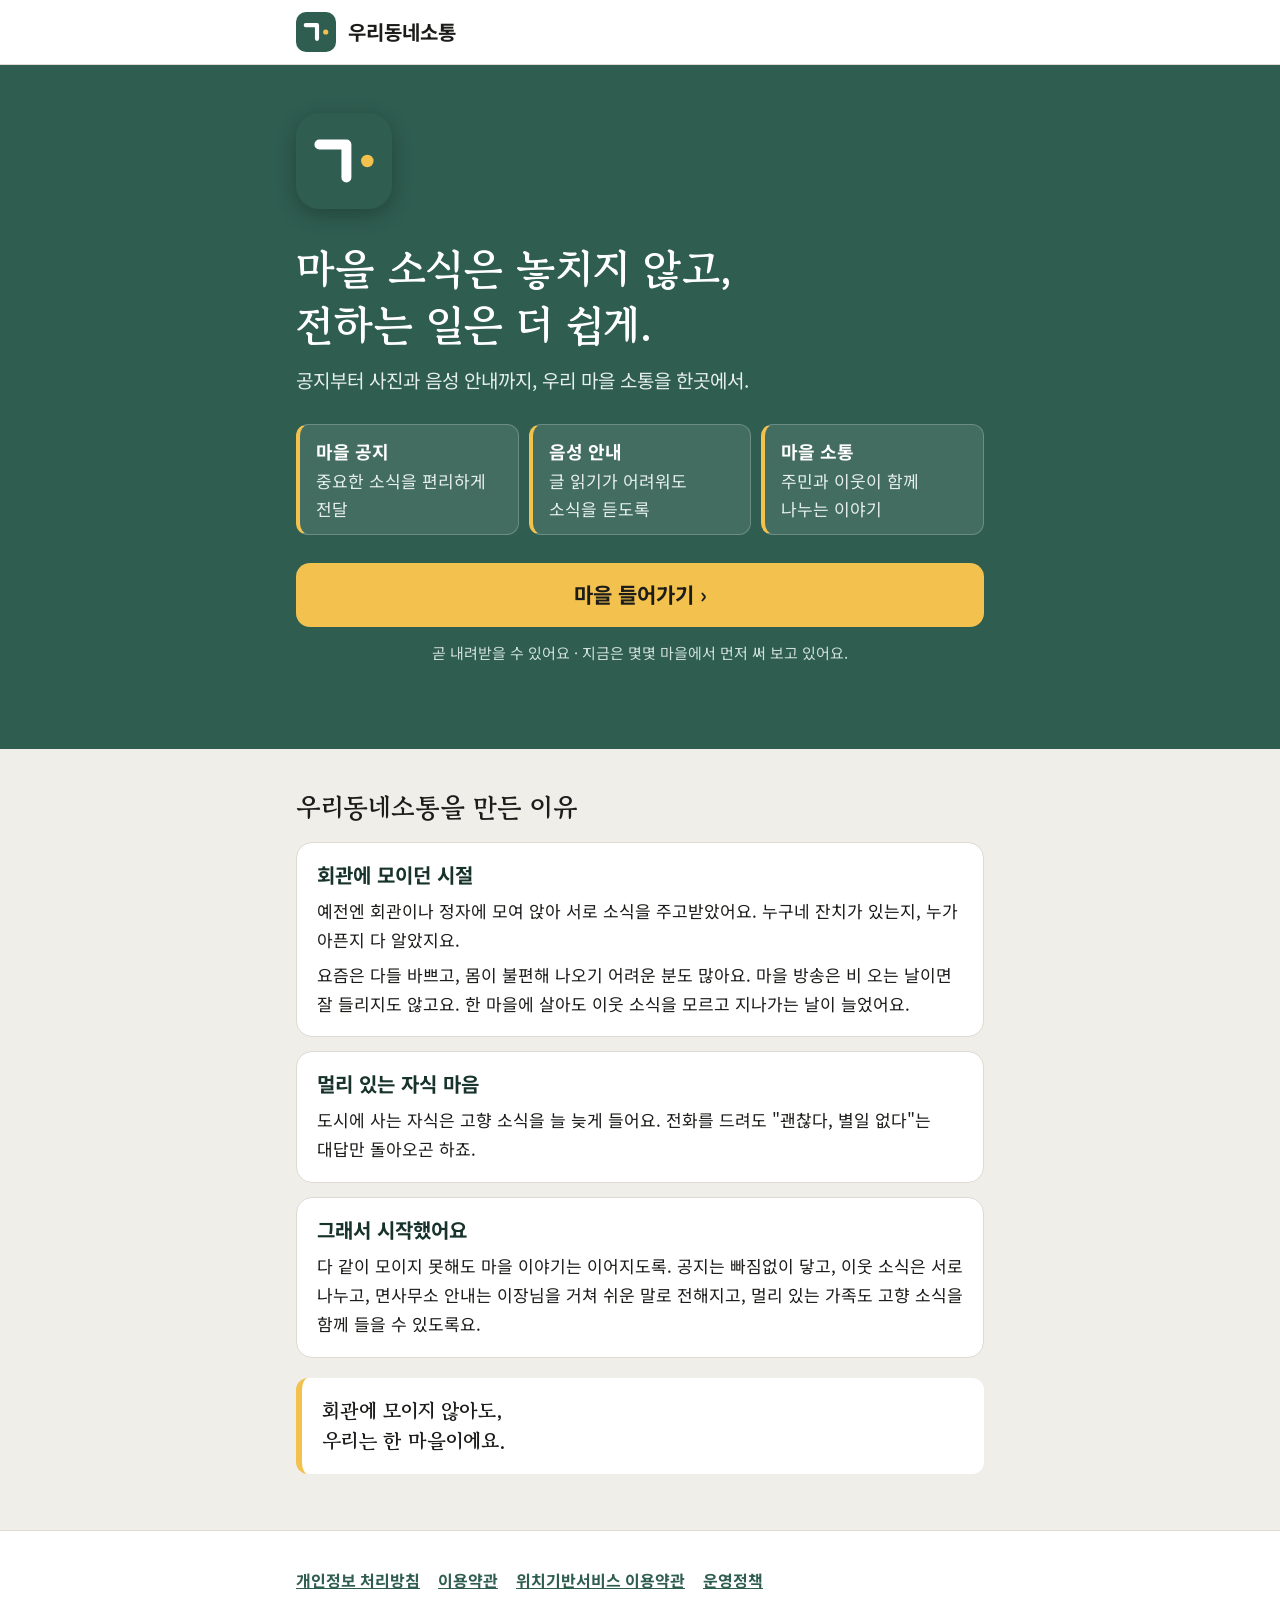
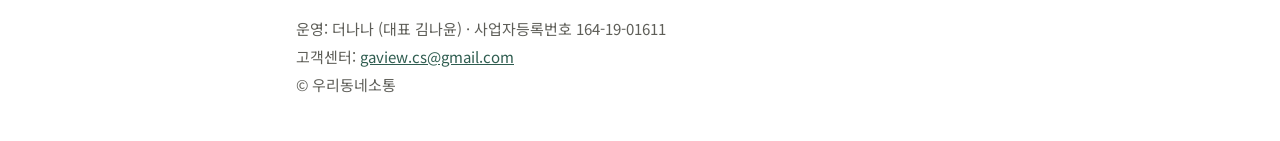
==== index.html @ 2d5917e8 "웹 사용 가이드에 실제 앱 화면 넣기 Co-Authored-By: Claude Opus 5.5 <noreply@anthropic.com> Claude-Session: https:/" ====
<!doctype html>
<html lang="ko">
<head>
<meta charset="utf-8">
<meta name="viewport" content="width=device-width, initial-scale=1">
<title>우리동네소통</title>
<meta name="description" content="마을 공지부터 이웃들 사는 이야기까지. 회관에 모이지 않아도 우리 마을 사람들과 소식을 나누는 앱, 우리동네소통.">
<meta name="theme-color" content="#2F5D50">
<link rel="icon" href="favicon.svg" type="image/svg+xml">
<link rel="preconnect" href="https://fonts.googleapis.com">
<link rel="preconnect" href="https://fonts.gstatic.com" crossorigin>
<link href="https://fonts.googleapis.com/css2?family=Gowun+Batang:wght@700&family=Noto+Sans+KR:wght@400;700&display=swap" rel="stylesheet">
<link rel="stylesheet" href="style.css?v=20261106c">
</head>
<body>
<header class="top"><div class="wrap">
  <a class="brand" href="./"><img src="icon.svg" alt="">우리동네소통</a>
</div></header>

<div class="hero"><div class="wrap">
  <img class="icon" src="icon.svg" alt="우리동네소통 앱 아이콘">
  <h1>마을 소식은 놓치지 않고,<br>전하는 일은 더 쉽게.</h1>
  <p>공지부터 사진과 음성 안내까지, 우리 마을 소통을 한곳에서.</p>
  <ul class="points">
    <li><strong>마을 공지</strong><span>중요한 소식을 편리하게 전달</span></li>
    <li><strong>음성 안내</strong><span>글 읽기가 어려워도 소식을 듣도록</span></li>
    <li><strong>마을 소통</strong><span>주민과 이웃이 함께 나누는 이야기</span></li>
  </ul>
  <a class="btn btn-main btn-wide enter" href="start.html">마을 들어가기 ›</a>
  <p class="note">곧 내려받을 수 있어요 · 지금은 몇몇 마을에서 먼저 써 보고 있어요.</p>
</div></div>

<main class="wrap">
  <section>
    <h2>우리동네소통을 만든 이유</h2>
    <div class="story">
      <div class="chapter">
        <h3>회관에 모이던 시절</h3>
        <p>예전엔 회관이나 정자에 모여 앉아 서로 소식을 주고받았어요. 누구네 잔치가 있는지, 누가 아픈지 다 알았지요.</p>
        <p>요즘은 다들 바쁘고, 몸이 불편해 나오기 어려운 분도 많아요. 마을 방송은 비 오는 날이면 잘 들리지도 않고요. 한 마을에 살아도 이웃 소식을 모르고 지나가는 날이 늘었어요.</p>
      </div>
      <div class="chapter">
        <h3>멀리 있는 자식 마음</h3>
        <p>도시에 사는 자식은 고향 소식을 늘 늦게 들어요. 전화를 드려도 "괜찮다, 별일 없다"는 대답만 돌아오곤 하죠.</p>
      </div>
      <div class="chapter">
        <h3>그래서 시작했어요</h3>
        <p>다 같이 모이지 못해도 마을 이야기는 이어지도록. 공지는 빠짐없이 닿고, 이웃 소식은 서로 나누고, 면사무소 안내는 이장님을 거쳐 쉬운 말로 전해지고, 멀리 있는 가족도 고향 소식을 함께 들을 수 있도록요.</p>
      </div>
      <p class="closing">회관에 모이지 않아도,<br>우리는 한 마을이에요.</p>
    </div>
  </section>
</main>

<footer><div class="wrap">
  <nav aria-label="약관과 정책">
    <a href="privacy.html"><strong>개인정보 처리방침</strong></a>
    <a href="terms.html">이용약관</a>
    <a href="location-terms.html">위치기반서비스 이용약관</a>
    <a href="policy.html">운영정책</a>
  </nav>
  <p>운영: 더나나 (대표 김나윤) · 사업자등록번호 164-19-01611</p>
  <p>고객센터: <a href="mailto:gaview.cs@gmail.com">gaview.cs@gmail.com</a></p>
  <p>© 우리동네소통</p>
</div></footer>
<script src="nav.js?v=20261106c"></script>
</body>
</html>
---- style.css ----
/* 우리동네소통 소개 페이지 — 색·글꼴은 design/우리동네소통_디자인규칙.md 기준 */
:root {
  --ink: #1C1C1A;
  --muted: #5E5E58;
  --primary: #2F5D50;
  --primary-dark: #17332B;
  --primary-soft: #F2F6F4;
  --lamp: #F2C14E;
  --red: #A63228;
  --ground: #EFEEE9;
  --surface: #FFFFFF;
  --line: #DCDAD3;
}
* { box-sizing: border-box; }
html { -webkit-text-size-adjust: 100%; }
body {
  margin: 0;
  background: var(--ground);
  color: var(--ink);
  font-family: "Noto Sans KR", system-ui, -apple-system, "Apple SD Gothic Neo", "Malgun Gothic", sans-serif;
  font-size: 18px;
  line-height: 1.6;
  word-break: keep-all;
  overflow-wrap: anywhere;
}
a { color: var(--primary); }
a:focus-visible, button:focus-visible { outline: 3px solid var(--lamp); outline-offset: 3px; }
.wrap { max-width: 720px; margin: 0 auto; padding: 0 16px; }

/* 머리 */
.top { background: var(--surface); border-bottom: 1px solid var(--line); }
.top .wrap { display: flex; align-items: center; gap: 12px; min-height: 64px; }
.top img { width: 40px; height: 40px; border-radius: 10px; }
.top a.brand { display: flex; align-items: center; gap: 12px; color: var(--ink); text-decoration: none; font-weight: 700; font-size: 20px; }

/* 첫 화면 */
.hero { background: var(--primary); color: #fff; padding: 48px 0 56px; }
.hero .icon { width: 96px; height: 96px; border-radius: 24px; box-shadow: 0 6px 20px rgba(0,0,0,.25); }
.hero h1 {
  font-family: "Gowun Batang", serif;
  font-size: 30px; line-height: 1.35; margin: 24px 0 12px; font-weight: 700;
}
.hero p { font-size: 19px; margin: 0 0 28px; color: #E6EFEB; }
.points { list-style: none; margin: 0 0 28px; padding: 0; display: grid; gap: 10px; }
.points li {
  display: flex; flex-direction: column; gap: 2px;
  background: rgba(255,255,255,.1); border: 1px solid rgba(255,255,255,.22);
  border-left: 4px solid var(--lamp); border-radius: 12px; padding: 12px 16px;
}
.points strong { font-size: 18px; color: #fff; min-width: 4.5em; }
.points span { font-size: 17px; color: #E6EFEB; }
.btn {
  display: inline-flex; align-items: center; justify-content: center; gap: 10px;
  min-height: 58px; padding: 0 28px; border-radius: 14px;
  font-size: 19px; font-weight: 700; text-decoration: none; border: 0; cursor: pointer;
}
.btn-main { background: var(--lamp); color: var(--ink); }
.btn-main:hover { filter: brightness(.95); }
.btn-wait { background: rgba(255,255,255,.14); color: #fff; border: 2px solid rgba(255,255,255,.5); cursor: default; }
.hero .note { font-size: 15px; margin-top: 14px; color: #CFE0D9; }

/* 본문 */
main section { padding: 40px 0 8px; }
h2 { font-family: "Gowun Batang", serif; font-size: 26px; line-height: 1.35; margin: 0 0 18px; }
.lead { margin: -6px 0 20px; font-size: 18px; line-height: 1.7; color: var(--muted); }
.cards { display: grid; gap: 14px; }
.card {
  background: var(--surface); border: 1px solid var(--line); border-radius: 16px; padding: 20px;
}
.card .who {
  display: inline-block; font-size: 15px; font-weight: 700; color: var(--primary);
  background: var(--primary-soft); border-radius: 999px; padding: 2px 12px; margin-bottom: 8px;
}
.card h3 { font-size: 20px; line-height: 1.4; margin: 0 0 6px; }
.card p { margin: 0; color: var(--muted); font-size: 17px; }
.card p.plus { margin-top: 12px; padding: 12px 14px; background: var(--primary-soft); border-radius: 12px; color: var(--ink); }
.card p.plus strong { display: block; color: var(--primary); font-size: 15px; }
.steps { counter-reset: s; list-style: none; padding: 0; margin: 0; display: grid; gap: 12px; }
.steps li {
  counter-increment: s; background: var(--surface); border: 1px solid var(--line); border-radius: 16px;
  padding: 16px 18px 16px 64px; position: relative; font-size: 17px;
}
.steps li::before {
  content: counter(s); position: absolute; left: 16px; top: 14px;
  width: 34px; height: 34px; border-radius: 50%; background: var(--primary); color: #fff;
  display: grid; place-items: center; font-weight: 700;
}
.story { display: grid; gap: 14px; }
.chapter { background: var(--surface); border: 1px solid var(--line); border-radius: 16px; padding: 18px 20px; }
.chapter h3 { font-size: 20px; line-height: 1.4; margin: 0 0 8px; color: var(--primary-dark); }
.chapter p { margin: 0 0 6px; font-size: 17px; line-height: 1.7; }
.chapter p:last-child { margin-bottom: 0; }
.gives { list-style: none; margin: 0; padding: 0; display: grid; gap: 10px; }
.gives li { background: var(--primary-soft); border-radius: 12px; padding: 12px 14px; font-size: 17px; line-height: 1.6; }
.gives strong { display: block; color: var(--primary); font-size: 15px; }
.closing { margin: 6px 0 0; padding: 18px 20px; border-left: 6px solid var(--lamp); background: var(--surface); border-radius: 12px; font-family: "Gowun Batang", serif; font-weight: 700; font-size: 20px; line-height: 1.5; }

.soon { background: var(--primary); color: #fff; border-radius: 16px; padding: 20px; }
.soon-tag { display: inline-block; background: var(--lamp); color: var(--ink); font-size: 15px; font-weight: 700; border-radius: 999px; padding: 2px 12px; }
.soon h3 { font-family: "Gowun Batang", serif; font-size: 24px; line-height: 1.4; margin: 10px 0 8px; }
.soon p { margin: 0 0 8px; font-size: 17px; line-height: 1.7; color: #E6EFEB; }
.soon .soon-note { margin: 12px 0 0; padding-top: 12px; border-top: 1px solid rgba(255,255,255,.25); font-size: 15px; color: #CFE0D9; }

.welcome { background: var(--surface); border: 1px solid var(--line); border-radius: 16px; padding: 20px; }
.welcome p { margin: 0 0 10px; font-size: 17px; line-height: 1.7; }
.welcome .welcome-tip { margin: 14px 0 0; padding: 12px 14px; background: var(--primary-soft); border-radius: 12px; color: var(--primary-dark); font-weight: 700; }

/* 바닥 */
footer { margin-top: 48px; background: var(--surface); border-top: 1px solid var(--line); padding: 28px 0 40px; font-size: 15px; color: var(--muted); }
footer nav { display: flex; flex-wrap: wrap; gap: 8px 18px; margin-bottom: 14px; }
footer nav a { font-size: 16px; font-weight: 700; min-height: 44px; display: inline-flex; align-items: center; }
footer p { margin: 4px 0; }

/* 약관 페이지 */
.doc { background: var(--surface); border: 1px solid var(--line); border-radius: 16px; padding: 24px 20px; margin: 24px 0; }
.doc h1 { font-family: "Gowun Batang", serif; font-size: 28px; line-height: 1.35; margin: 0 0 12px; }
.doc h2 { font-family: inherit; font-size: 20px; margin: 28px 0 8px; }
.doc h3 { font-size: 18px; margin: 20px 0 6px; }
.doc p, .doc li { font-size: 17px; }
.doc blockquote { margin: 0 0 16px; padding: 10px 14px; background: var(--primary-soft); border-radius: 10px; color: var(--muted); font-size: 15px; }
.doc blockquote p { margin: 0; font-size: 15px; }
.doc .table { overflow-x: auto; }
.doc table { border-collapse: collapse; width: 100%; font-size: 15px; min-width: 520px; }
.doc th, .doc td { border: 1px solid var(--line); padding: 8px 10px; text-align: left; vertical-align: top; }
.doc th { background: var(--primary-soft); }
.draft { background: #FBEDEB; color: var(--red); border-radius: 10px; padding: 10px 14px; font-weight: 700; font-size: 15px; margin-top: 24px; }
.back { display: inline-flex; align-items: center; min-height: 48px; margin-top: 16px; font-weight: 700; }

@media (min-width: 640px) {
  .points { grid-template-columns: repeat(3, 1fr); }
  .hero h1 { font-size: 42px; }
  .cards { grid-template-columns: 1fr 1fr; }
  .cards .card:first-child { grid-column: 1 / -1; }
}

/* ---- 11-06 마을 들어가기 · 역할별 화면 · 웹 사용 가이드 ---- */
.btn-wide { display: flex; width: 100%; min-height: 64px; font-size: 21px; }
.btn-off { display: flex; width: 100%; background: #E3E1DA; color: var(--muted); cursor: default; }
.hero .enter { margin-top: 4px; }
.hero .note { text-align: center; }

.pick { background: var(--primary); color: #fff; padding: 12px 0 48px; min-height: calc(100vh - 65px); }
.pick h1 { font-family: "Gowun Batang", serif; font-size: 32px; line-height: 1.35; margin: 28px 0 8px; }
.pick > .wrap > p { font-size: 18px; color: #E6EFEB; margin: 0 0 28px; }
.who-list { display: grid; gap: 14px; }
.who-btn {
  display: flex; align-items: center; gap: 14px; min-height: 92px; padding: 16px 18px;
  background: var(--surface); color: var(--ink); border-radius: 16px; text-decoration: none;
}
.who-btn span { flex: 1; display: flex; flex-direction: column; gap: 4px; }
.who-btn strong { font-size: 23px; color: var(--primary-dark); }
.who-btn small { font-size: 16px; color: var(--muted); }
.who-btn::after { content: "›"; font-size: 34px; line-height: 1; color: var(--primary); }
.pick .back, .pick .back:hover { color: #fff; }
.pick > .wrap > p.small { margin: 28px 0 0; font-size: 15px; color: #CFE0D9; text-align: center; }

.role { padding-bottom: 8px; }
.tag { display: inline-block; margin-top: 12px; padding: 4px 12px; border-radius: 999px; font-size: 15px; font-weight: 700; background: var(--primary); color: #fff; }
.tag-resident { background: #D8E5DE; color: #204A3D; }
.tag-family { background: #F0DCBE; color: #6B4A16; }
.role h1 { font-family: "Gowun Batang", serif; font-size: 28px; line-height: 1.4; margin: 12px 0 24px; }
.role h2 { font-family: inherit; font-size: 21px; color: var(--primary); margin: 30px 0 12px; }
.pts { list-style: none; counter-reset: p; margin: 0; padding: 0; display: grid; gap: 12px; }
.pts li { counter-increment: p; position: relative; background: var(--primary-soft); border-radius: 14px; padding: 16px 16px 16px 64px; }
.pts li::before {
  content: counter(p); position: absolute; left: 16px; top: 16px; width: 34px; height: 34px; border-radius: 50%;
  background: var(--primary); color: #fff; display: grid; place-items: center; font-weight: 700;
}
.pts li.soon-pt { background: #FFF4DC; border: 1px dashed #E0A458; }
.pts li.soon-pt::before { content: "곧"; background: #E0A458; color: var(--ink); font-size: 15px; }
.pts strong { display: block; font-size: 19px; }
.pts span { font-size: 16px; color: var(--muted); }
.pts li.soon-pt span { color: #6B4A16; }
.role .steps li { padding: 12px 16px 12px 60px; }
.role .steps li::before { top: 10px; }
.role .hint { margin: 8px 0 0; font-size: 15px; color: var(--muted); }
.movein { margin: 16px 0 0; padding: 12px 14px; border-radius: 12px; background: #FFF4DC; color: #6B4A16; font-size: 16px; }
.actions { margin-top: 32px; display: grid; gap: 12px; }
.btn-guide { display: flex; width: 100%; background: var(--primary); color: #fff; }
.btn-guide:hover { background: var(--primary-dark); color: #fff; }
.others { display: flex; justify-content: center; gap: 22px; }
.others a { min-height: 44px; display: inline-flex; align-items: center; font-size: 17px; }

/* 웹 사용 가이드 */
.guide-head { background: var(--primary); color: #fff; padding: 4px 0 26px; }
.guide-head .back, .guide-head .back:hover { color: #fff; }
.guide-head .kicker { margin: 10px 0 4px; font-size: 16px; color: #CFE0D9; }
.guide-head h1 { font-family: "Gowun Batang", serif; font-size: 30px; line-height: 1.35; margin: 0 0 8px; }
.guide-head p { margin: 0; font-size: 18px; color: #E6EFEB; }
.toc-box { background: var(--primary-soft); padding: 20px 0 24px; }
.toc-box p { margin: 0 0 10px; font-size: 17px; font-weight: 700; color: var(--primary); }
.toc { display: grid; grid-template-columns: repeat(2, minmax(0, 1fr)); gap: 8px; }
.toc a {
  display: flex; align-items: center; min-height: 52px; padding: 0 12px; border-radius: 12px;
  background: var(--surface); border: 1px solid #D8E5DE; font-size: 17px; font-weight: 700; color: var(--primary-dark); text-decoration: none;
}
.guide .gsec { padding: 30px 0 10px; border-top: 8px solid var(--ground); background: var(--surface); }
.guide { background: var(--surface); }
.guide h2 { font-size: 25px; color: var(--primary-dark); margin: 0 0 14px; }
.guide h3 { font-size: 20px; color: var(--primary); margin: 20px 0 10px; }
.guide p { margin: 0 0 12px; font-size: 18px; line-height: 1.7; }
.guide b { color: var(--primary-dark); }
.guide .steps li { background: transparent; border: 0; padding: 0 0 14px 46px; font-size: 18px; line-height: 1.7; }
.guide .steps li::before { left: 0; top: 0; width: 32px; height: 32px; font-size: 16px; }
.guide .steps { gap: 0; margin-bottom: 12px; }
.dots { margin: 0 0 12px; padding-left: 22px; }
.dots li { font-size: 18px; line-height: 1.7; margin-bottom: 8px; }
.tip { background: var(--primary-soft); border-radius: 12px; padding: 14px 16px; font-size: 17px; line-height: 1.7; margin: 0 0 12px; }
.warn { background: #FBE9E7; color: #7A231C; border-radius: 12px; padding: 14px 16px; font-size: 17px; line-height: 1.7; margin: 0 0 12px; font-weight: 700; }
.warn b { color: #7A231C; }
.tabs { display: grid; gap: 8px; margin: 0 0 12px; }
.tabs div { border: 1px solid var(--line); border-radius: 12px; padding: 12px 14px; font-size: 17px; }
.tabs strong { display: block; font-size: 18px; color: var(--primary); }
.can { display: grid; gap: 8px; margin: 0 0 12px; }
.can div { display: flex; justify-content: space-between; align-items: center; gap: 10px; border: 1px solid var(--line); border-radius: 12px; padding: 12px 14px; font-size: 18px; }
.can em { font-style: normal; font-size: 16px; font-weight: 700; padding: 2px 10px; border-radius: 999px; white-space: nowrap; }
.can .yes { background: #D8E5DE; color: #204A3D; }
.can .part { background: #F0DCBE; color: #6B4A16; }
.can .no { background: #E3E1DA; color: #3E3E3A; }
.faq { border: 1px solid var(--line); border-radius: 12px; padding: 14px 16px; margin: 0 0 10px; }
.faq strong { display: block; font-size: 18px; margin-bottom: 4px; }
.faq span { font-size: 17px; line-height: 1.7; color: #3E3E3A; }
.shot { display: block; width: 100%; max-width: 420px; height: auto; border-radius: 12px; border: 1px solid var(--line); margin: 0 0 12px; }
.up { display: inline-flex; align-items: center; min-height: 44px; font-size: 16px; }
.help { margin: 20px 0 0; padding: 20px 18px; border-radius: 16px; background: var(--primary); color: #fff; }
.help strong { display: block; font-size: 20px; margin-bottom: 6px; }
.help p { margin: 0; font-size: 17px; color: #E6EFEB; }
.help a, .help b { color: #fff; }
.guide-end { padding: 16px 0 8px; text-align: center; }

/* 11-06 오후: 역할별 화면 말투·그림 부드럽게 */
.role .hello { margin: 14px 0 0; font-size: 18px; font-weight: 700; color: var(--primary); }
.role h1 { margin: 6px 0 10px; }
.role .lede { margin: 0 0 24px; font-size: 18px; line-height: 1.7; color: #3E3E3A; }
.pts li { padding: 18px 16px 18px 76px; background: var(--surface); border: 1px solid var(--line); }
.pts li::before { content: none; }
.pts li .ic {
  position: absolute; left: 16px; top: 18px; width: 46px; height: 46px; border-radius: 50%;
  background: var(--primary-soft); display: grid; place-items: center;
}
.pts li .ic svg { width: 26px; height: 26px; }
.pts li.soon-pt::before { content: none; }
.pts li.soon-pt .ic { background: #FBE7C2; }
.pts strong { font-size: 20px; margin-bottom: 4px; }
.pts span.d { display: block; font-size: 17px; line-height: 1.65; color: #3E3E3A; }
.pts .soon-label { display: inline-block; margin-left: 6px; padding: 1px 8px; border-radius: 999px; background: #E0A458; color: var(--ink); font-size: 13px; font-weight: 700; vertical-align: 2px; }
.warm { margin: 20px 0 0; padding: 16px 18px; border-left: 6px solid var(--lamp); background: var(--surface); border-radius: 12px; font-family: "Gowun Batang", serif; font-weight: 700; font-size: 19px; line-height: 1.6; }
.pts span.d b { color: var(--primary-dark); }
.movein strong { font-size: 17px; }
.movein { line-height: 1.7; }

/* 11-06 저녁: 가이드에 실제 앱 화면 */
.phones { display: grid; grid-template-columns: repeat(2, minmax(0, 1fr)); gap: 12px; margin: 4px 0 18px; }
.phones.one { grid-template-columns: minmax(0, 260px); justify-content: center; }
.phone { margin: 0; }
.phone a { display: block; }
.phone img { display: block; width: 100%; height: auto; border-radius: 18px; border: 6px solid #1C1C1A; background: #1C1C1A; box-shadow: 0 4px 14px rgba(0,0,0,.12); }
.phone figcaption { margin-top: 8px; font-size: 15px; line-height: 1.5; color: #3E3E3A; text-align: center; font-weight: 700; }
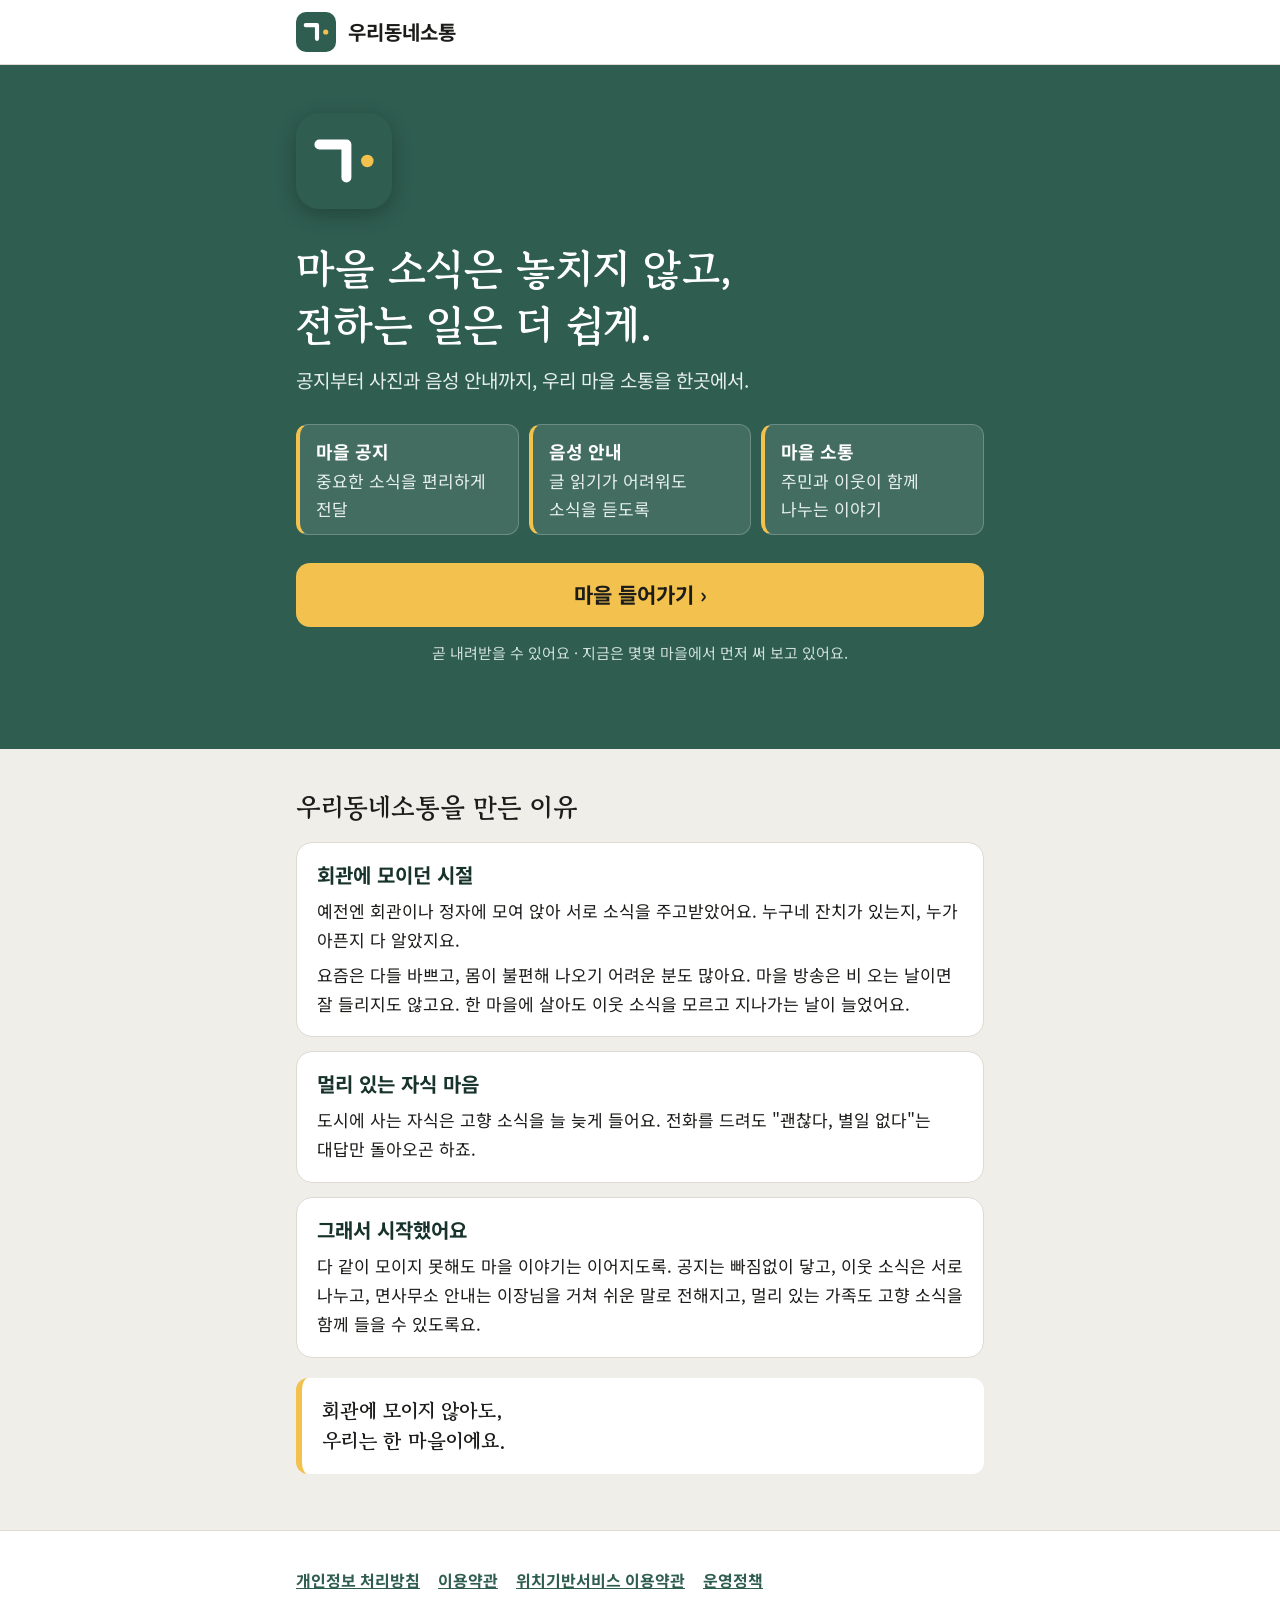
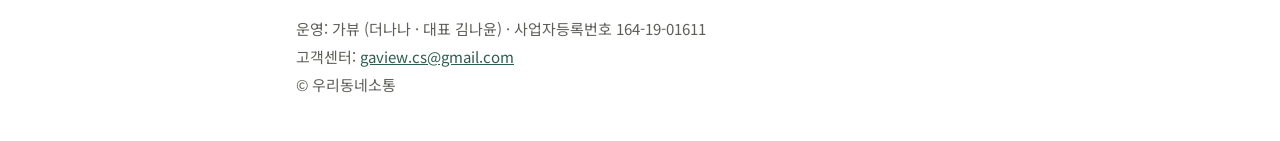
==== commit 4ef1b9d1: "site: 운영 표기를 가뷰로, 가족 안심 위치 설명에서 충전 장소 문구 정리 - 바닥 운영 표기: "가뷰 (더나나 · 대표 김나윤)" — 약관 본문 운영자는 사업자등록증대로 더나" ====
--- a/index.html
+++ b/index.html
@@ -10,7 +10,7 @@
 <link rel="preconnect" href="https://fonts.googleapis.com">
 <link rel="preconnect" href="https://fonts.gstatic.com" crossorigin>
 <link href="https://fonts.googleapis.com/css2?family=Gowun+Batang:wght@700&family=Noto+Sans+KR:wght@400;700&display=swap" rel="stylesheet">
-<link rel="stylesheet" href="style.css?v=20261106c">
+<link rel="stylesheet" href="style.css?v=20261106e">
 </head>
 <body>
 <header class="top"><div class="wrap">
@@ -59,10 +59,10 @@
     <a href="location-terms.html">위치기반서비스 이용약관</a>
     <a href="policy.html">운영정책</a>
   </nav>
-  <p>운영: 더나나 (대표 김나윤) · 사업자등록번호 164-19-01611</p>
+  <p>운영: 가뷰 (더나나 · 대표 김나윤) · 사업자등록번호 164-19-01611</p>
   <p>고객센터: <a href="mailto:gaview.cs@gmail.com">gaview.cs@gmail.com</a></p>
   <p>© 우리동네소통</p>
 </div></footer>
-<script src="nav.js?v=20261106c"></script>
+<script src="nav.js?v=20261106d"></script>
 </body>
 </html>
--- a/style.css
+++ b/style.css
@@ -256,3 +256,11 @@
 .phone a { display: block; }
 .phone img { display: block; width: 100%; height: auto; border-radius: 18px; border: 6px solid #1C1C1A; background: #1C1C1A; box-shadow: 0 4px 14px rgba(0,0,0,.12); }
 .phone figcaption { margin-top: 8px; font-size: 15px; line-height: 1.5; color: #3E3E3A; text-align: center; font-weight: 700; }
+
+/* 11-06 저녁: 가이드는 차례에서 고른 부분만 */
+.gsec[hidden] { display: none; }
+.toc a[aria-current="true"] { background: var(--primary); color: #fff; border-color: var(--primary); }
+.toc-box { position: relative; }
+.gsec .up { font-weight: 700; }
+.others { flex-wrap: wrap; align-items: center; gap: 4px 18px; }
+.others span { font-size: 15px; color: var(--muted); }
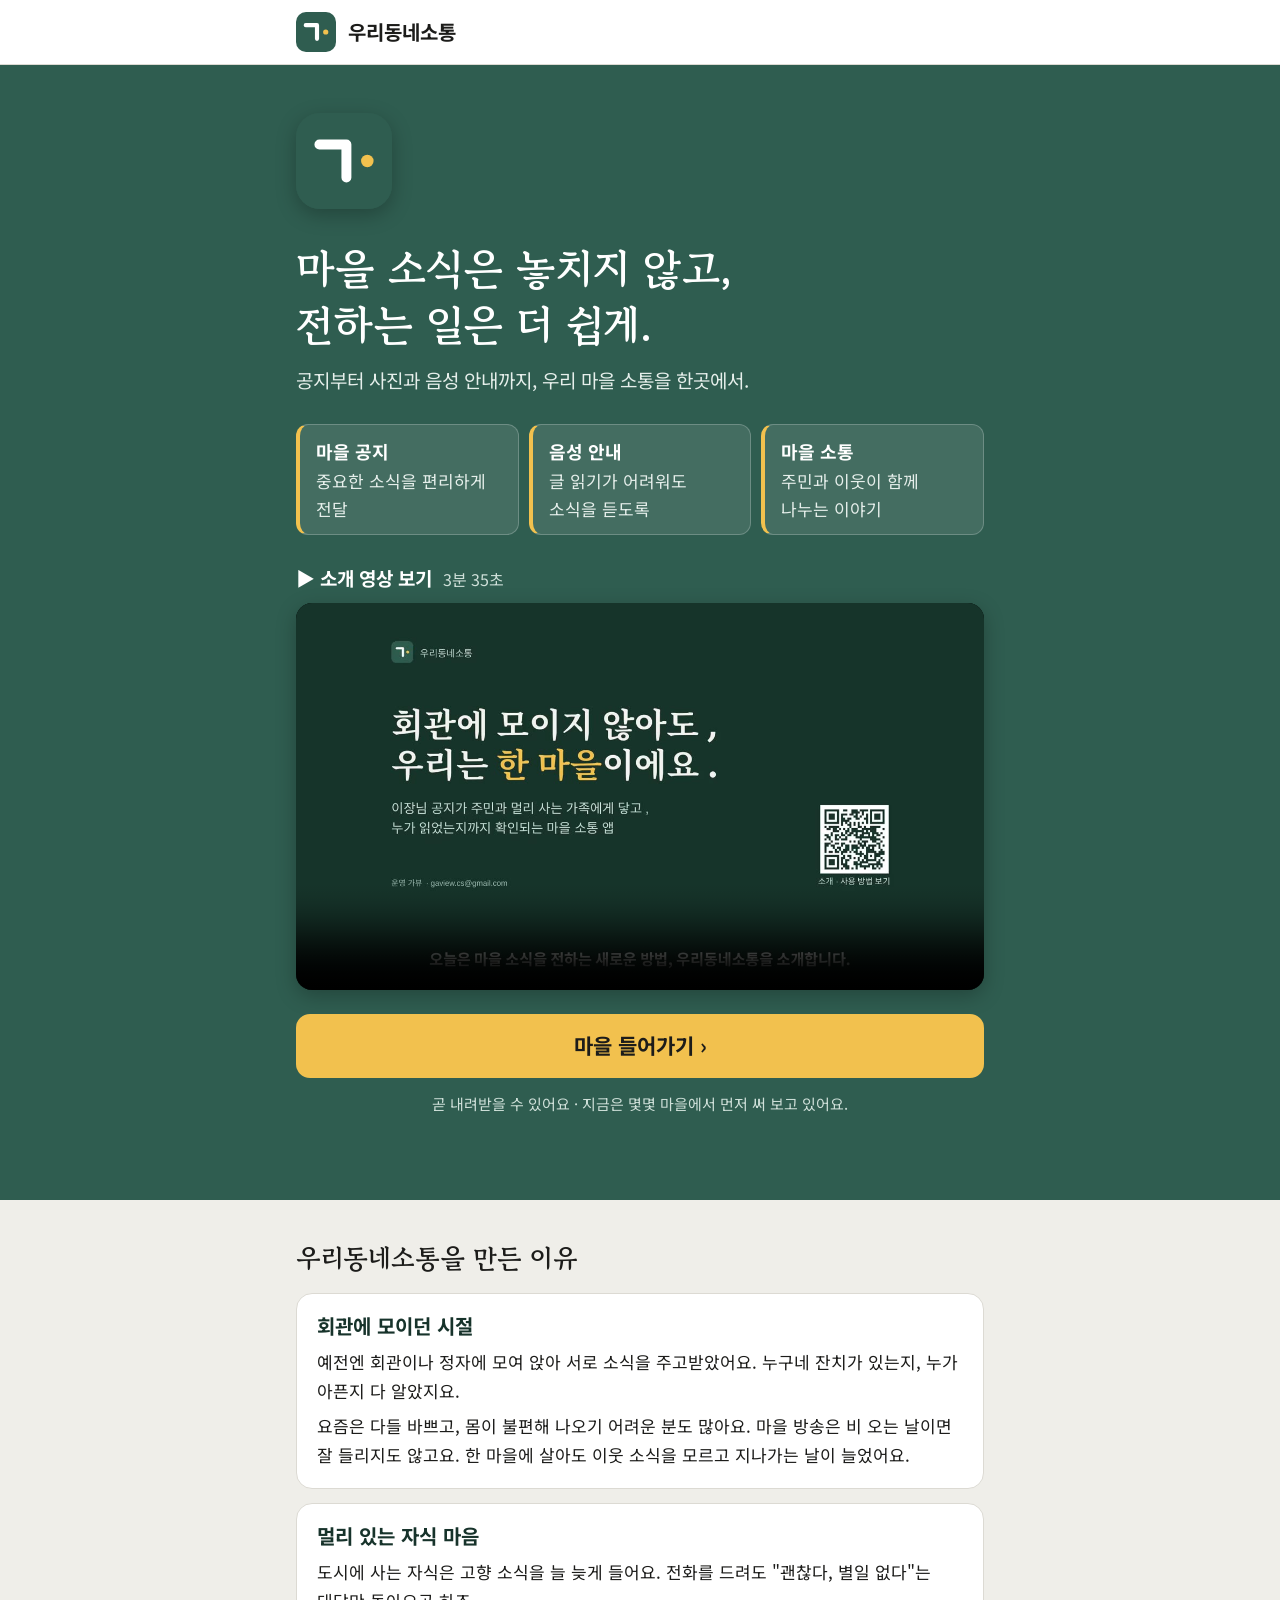
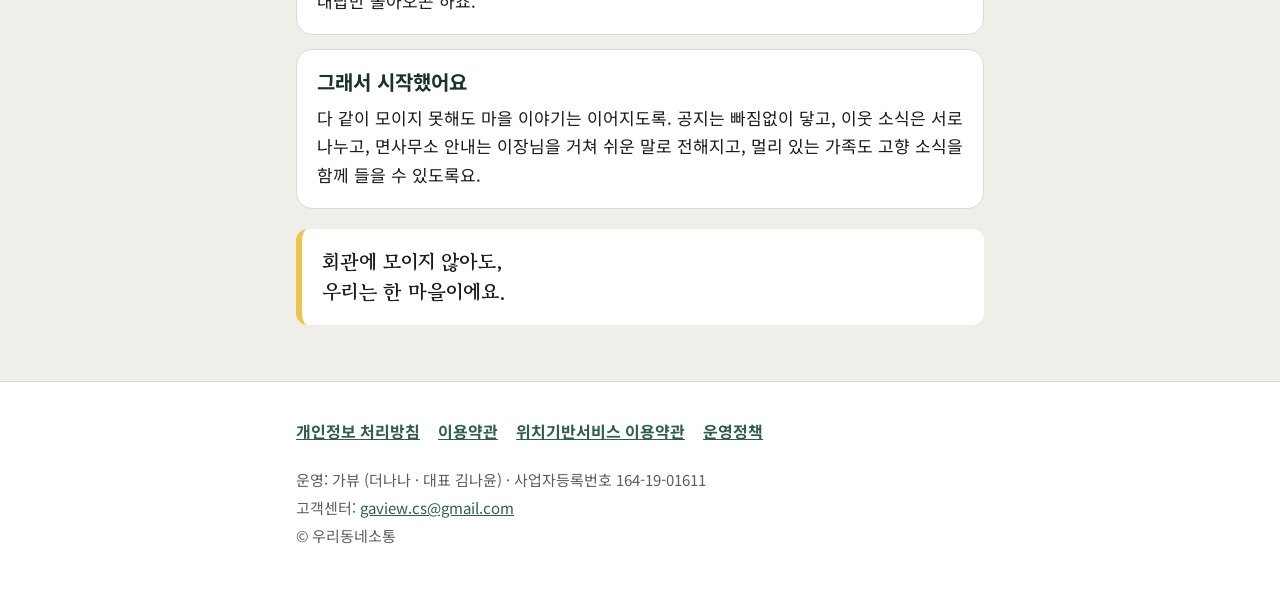
==== commit 01c9cfcb: "첫 화면에 소개 영상 보기 추가 Co-Authored-By: Claude Opus 5.5 <noreply@anthropic.com> Claude-Session: https://cl" ====
--- a/index.html
+++ b/index.html
@@ -10,7 +10,7 @@
 <link rel="preconnect" href="https://fonts.googleapis.com">
 <link rel="preconnect" href="https://fonts.gstatic.com" crossorigin>
 <link href="https://fonts.googleapis.com/css2?family=Gowun+Batang:wght@700&family=Noto+Sans+KR:wght@400;700&display=swap" rel="stylesheet">
-<link rel="stylesheet" href="style.css?v=20261106e">
+<link rel="stylesheet" href="style.css?v=20261116a">
 </head>
 <body>
 <header class="top"><div class="wrap">
@@ -26,6 +26,13 @@
     <li><strong>음성 안내</strong><span>글 읽기가 어려워도 소식을 듣도록</span></li>
     <li><strong>마을 소통</strong><span>주민과 이웃이 함께 나누는 이야기</span></li>
   </ul>
+  <figure class="intro-video">
+    <figcaption>▶ 소개 영상 보기 <span>3분 35초</span></figcaption>
+    <video controls playsinline preload="none" poster="img/video/intro-poster.jpg">
+      <source src="img/video/intro.mp4" type="video/mp4">
+      이 브라우저에서는 영상을 볼 수 없어요. <a href="img/video/intro.mp4">영상 내려받기</a>
+    </video>
+  </figure>
   <a class="btn btn-main btn-wide enter" href="start.html">마을 들어가기 ›</a>
   <p class="note">곧 내려받을 수 있어요 · 지금은 몇몇 마을에서 먼저 써 보고 있어요.</p>
 </div></div>
--- a/style.css
+++ b/style.css
@@ -264,3 +264,9 @@
 .gsec .up { font-weight: 700; }
 .others { flex-wrap: wrap; align-items: center; gap: 4px 18px; }
 .others span { font-size: 15px; color: var(--muted); }
+
+/* 소개 영상 (11-16) */
+.intro-video { margin: 0 0 24px; }
+.intro-video figcaption { font-size: 19px; font-weight: 700; margin-bottom: 10px; color: #fff; }
+.intro-video figcaption span { font-weight: 400; font-size: 16px; color: #CFE0D9; margin-left: 6px; }
+.intro-video video { display: block; width: 100%; aspect-ratio: 16 / 9; height: auto; border-radius: 16px; background: #000; box-shadow: 0 6px 20px rgba(0,0,0,.25); }
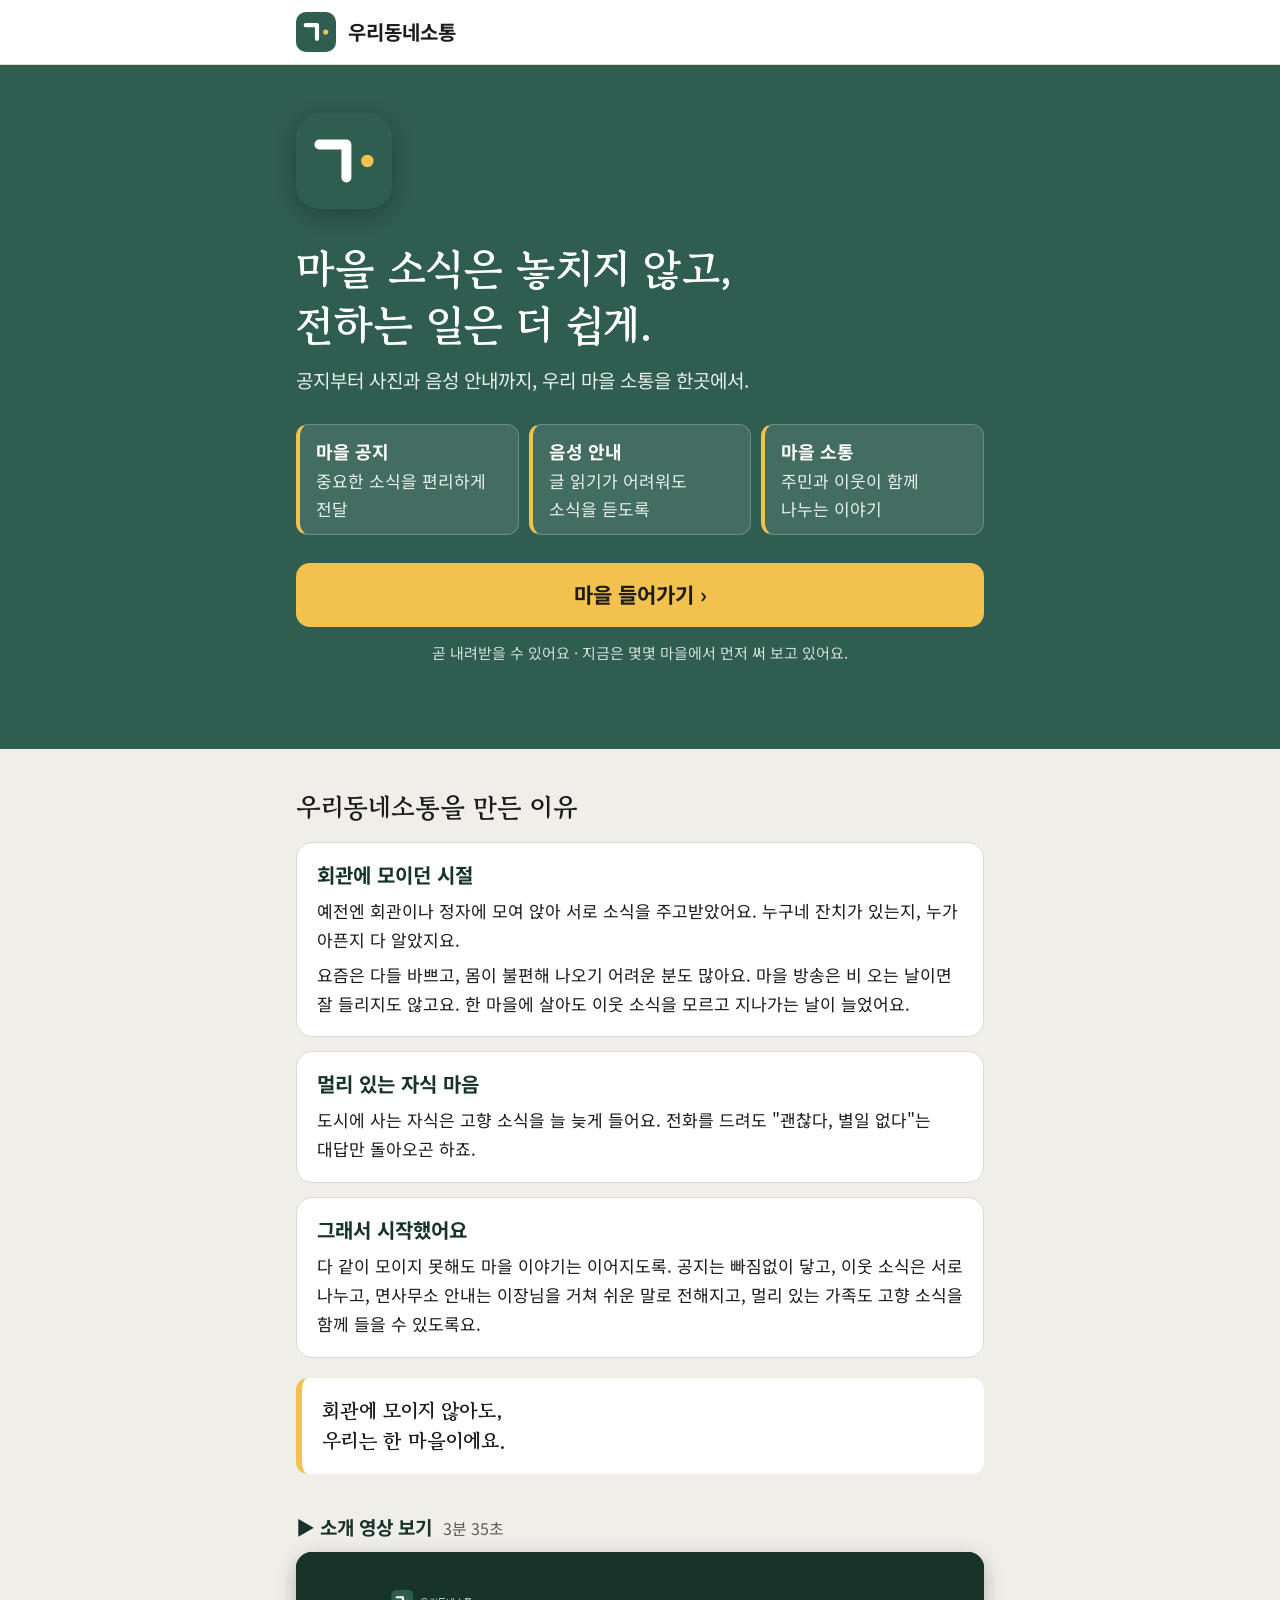
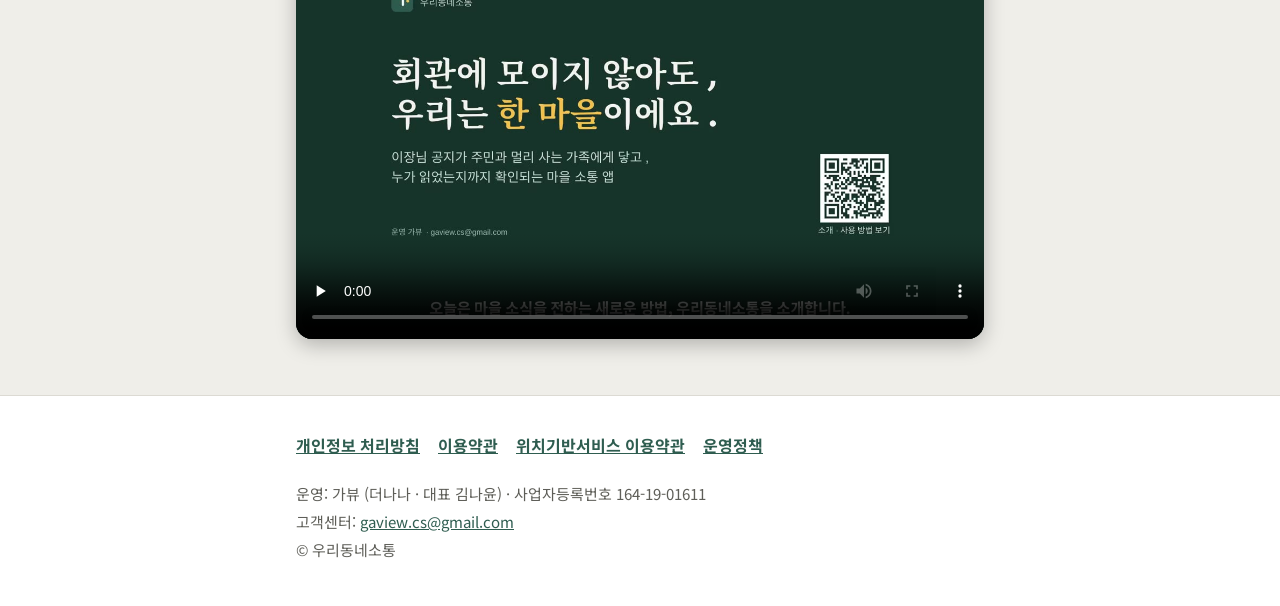
==== commit 7ed56b9f: "소개 영상을 첫 화면 맨 아래로 옮김 Co-Authored-By: Claude Opus 5.5 <noreply@anthropic.com> Claude-Session: https:/" ====
--- a/index.html
+++ b/index.html
@@ -10,7 +10,7 @@
 <link rel="preconnect" href="https://fonts.googleapis.com">
 <link rel="preconnect" href="https://fonts.gstatic.com" crossorigin>
 <link href="https://fonts.googleapis.com/css2?family=Gowun+Batang:wght@700&family=Noto+Sans+KR:wght@400;700&display=swap" rel="stylesheet">
-<link rel="stylesheet" href="style.css?v=20261116a">
+<link rel="stylesheet" href="style.css?v=20261116b">
 </head>
 <body>
 <header class="top"><div class="wrap">
@@ -26,13 +26,6 @@
     <li><strong>음성 안내</strong><span>글 읽기가 어려워도 소식을 듣도록</span></li>
     <li><strong>마을 소통</strong><span>주민과 이웃이 함께 나누는 이야기</span></li>
   </ul>
-  <figure class="intro-video">
-    <figcaption>▶ 소개 영상 보기 <span>3분 35초</span></figcaption>
-    <video controls playsinline preload="none" poster="img/video/intro-poster.jpg">
-      <source src="img/video/intro.mp4" type="video/mp4">
-      이 브라우저에서는 영상을 볼 수 없어요. <a href="img/video/intro.mp4">영상 내려받기</a>
-    </video>
-  </figure>
   <a class="btn btn-main btn-wide enter" href="start.html">마을 들어가기 ›</a>
   <p class="note">곧 내려받을 수 있어요 · 지금은 몇몇 마을에서 먼저 써 보고 있어요.</p>
 </div></div>
@@ -55,6 +48,13 @@
         <p>다 같이 모이지 못해도 마을 이야기는 이어지도록. 공지는 빠짐없이 닿고, 이웃 소식은 서로 나누고, 면사무소 안내는 이장님을 거쳐 쉬운 말로 전해지고, 멀리 있는 가족도 고향 소식을 함께 들을 수 있도록요.</p>
       </div>
       <p class="closing">회관에 모이지 않아도,<br>우리는 한 마을이에요.</p>
+      <figure class="intro-video">
+        <figcaption>▶ 소개 영상 보기 <span>3분 35초</span></figcaption>
+        <video controls playsinline preload="none" poster="img/video/intro-poster.jpg">
+          <source src="img/video/intro.mp4" type="video/mp4">
+          이 브라우저에서는 영상을 볼 수 없어요. <a href="img/video/intro.mp4">영상 내려받기</a>
+        </video>
+      </figure>
     </div>
   </section>
 </main>
--- a/style.css
+++ b/style.css
@@ -266,7 +266,7 @@
 .others span { font-size: 15px; color: var(--muted); }
 
 /* 소개 영상 (11-16) */
-.intro-video { margin: 0 0 24px; }
-.intro-video figcaption { font-size: 19px; font-weight: 700; margin-bottom: 10px; color: #fff; }
-.intro-video figcaption span { font-weight: 400; font-size: 16px; color: #CFE0D9; margin-left: 6px; }
+.intro-video { margin: 24px 0 0; }
+.intro-video figcaption { font-size: 19px; font-weight: 700; margin-bottom: 10px; color: var(--primary-dark); }
+.intro-video figcaption span { font-weight: 400; font-size: 16px; color: var(--muted); margin-left: 6px; }
 .intro-video video { display: block; width: 100%; aspect-ratio: 16 / 9; height: auto; border-radius: 16px; background: #000; box-shadow: 0 6px 20px rgba(0,0,0,.25); }
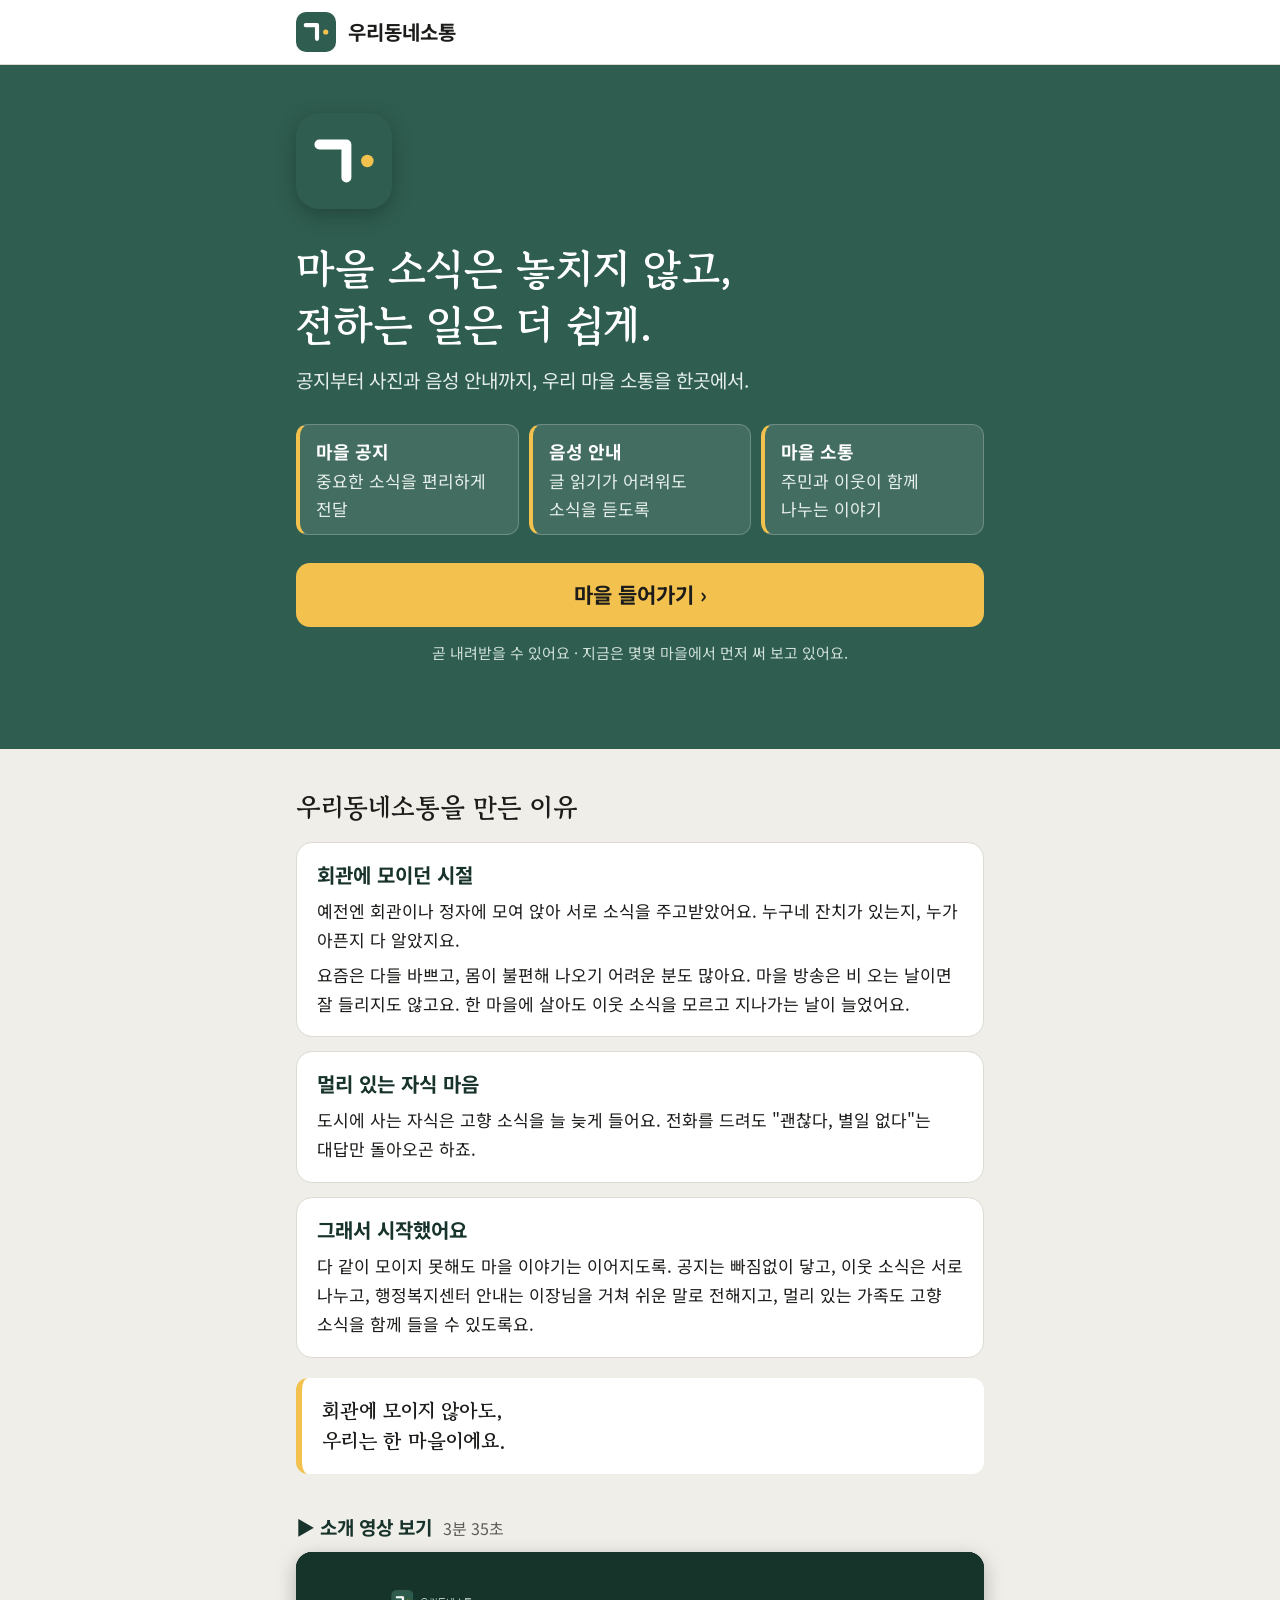
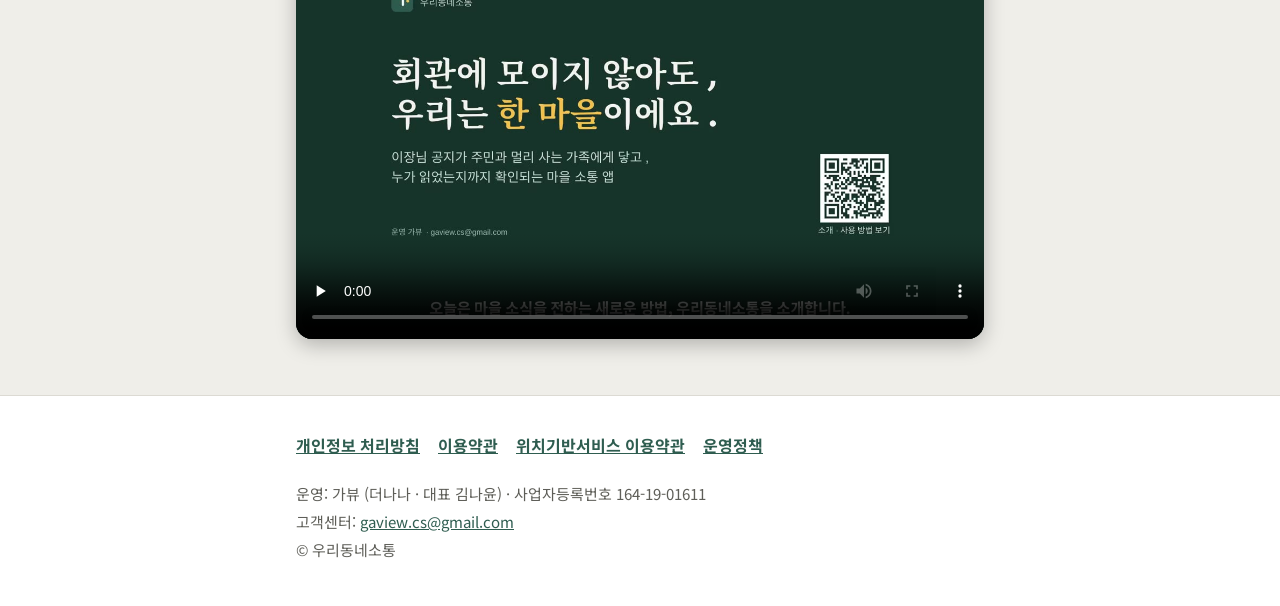
==== commit 0ef65428: "docs: '면사무소' → '행정복지센터' (인표 11-27) Co-Authored-By: Claude Opus 5.5 <noreply@anthropic.com> Claude-Se" ====
--- a/index.html
+++ b/index.html
@@ -45,7 +45,7 @@
       </div>
       <div class="chapter">
         <h3>그래서 시작했어요</h3>
-        <p>다 같이 모이지 못해도 마을 이야기는 이어지도록. 공지는 빠짐없이 닿고, 이웃 소식은 서로 나누고, 면사무소 안내는 이장님을 거쳐 쉬운 말로 전해지고, 멀리 있는 가족도 고향 소식을 함께 들을 수 있도록요.</p>
+        <p>다 같이 모이지 못해도 마을 이야기는 이어지도록. 공지는 빠짐없이 닿고, 이웃 소식은 서로 나누고, 행정복지센터 안내는 이장님을 거쳐 쉬운 말로 전해지고, 멀리 있는 가족도 고향 소식을 함께 들을 수 있도록요.</p>
       </div>
       <p class="closing">회관에 모이지 않아도,<br>우리는 한 마을이에요.</p>
       <figure class="intro-video">
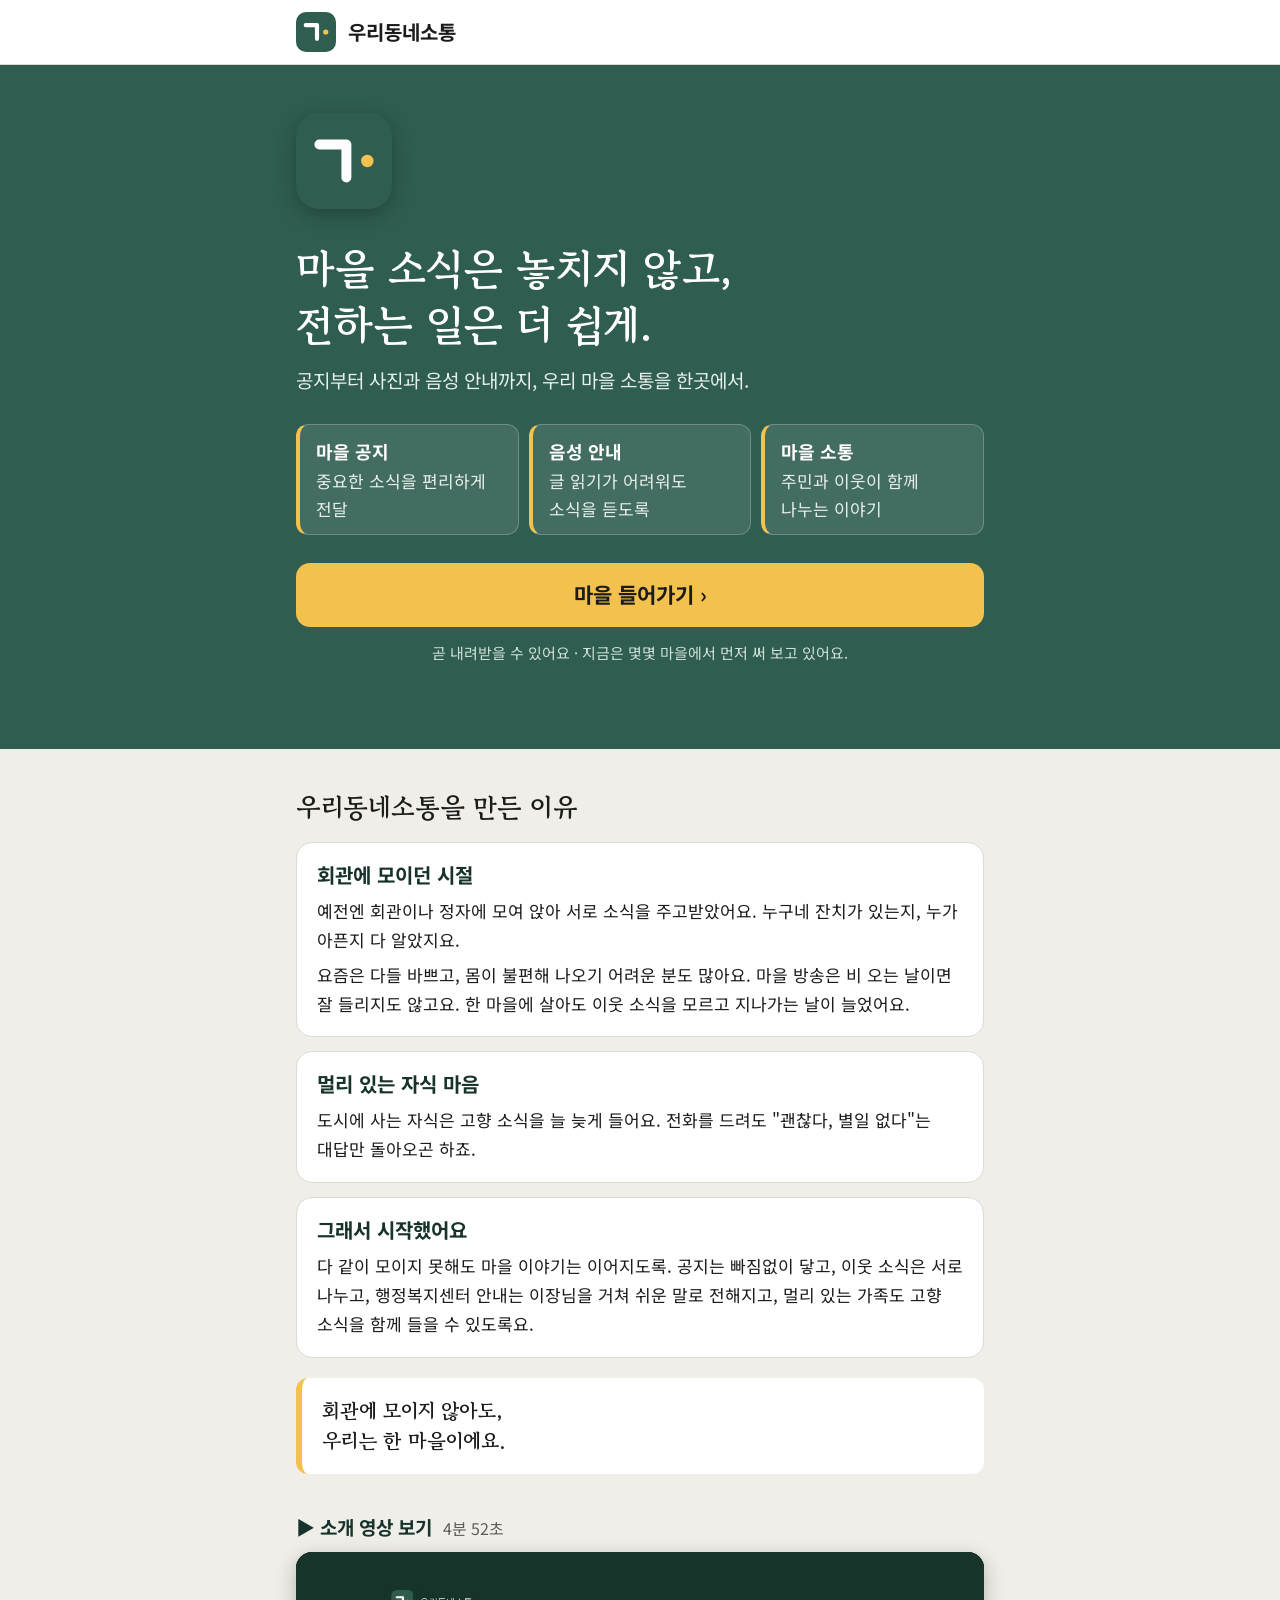
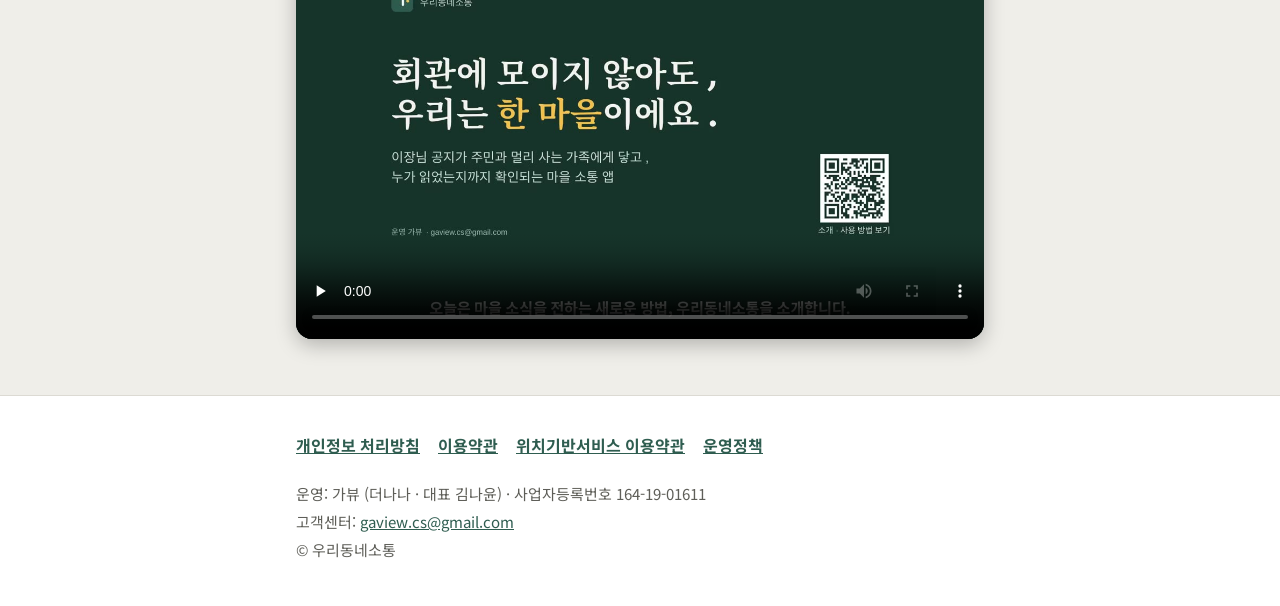
==== commit 808020f2: "docs: 약관 행정담당 정의·소개 영상 갱신 (행정복지센터, 인표 11-27) Co-Authored-By: Claude Opus 5.5 <noreply@anthropic.com>" ====
--- a/index.html
+++ b/index.html
@@ -49,7 +49,7 @@
       </div>
       <p class="closing">회관에 모이지 않아도,<br>우리는 한 마을이에요.</p>
       <figure class="intro-video">
-        <figcaption>▶ 소개 영상 보기 <span>3분 35초</span></figcaption>
+        <figcaption>▶ 소개 영상 보기 <span>4분 52초</span></figcaption>
         <video controls playsinline preload="none" poster="img/video/intro-poster.jpg">
           <source src="img/video/intro.mp4" type="video/mp4">
           이 브라우저에서는 영상을 볼 수 없어요. <a href="img/video/intro.mp4">영상 내려받기</a>
